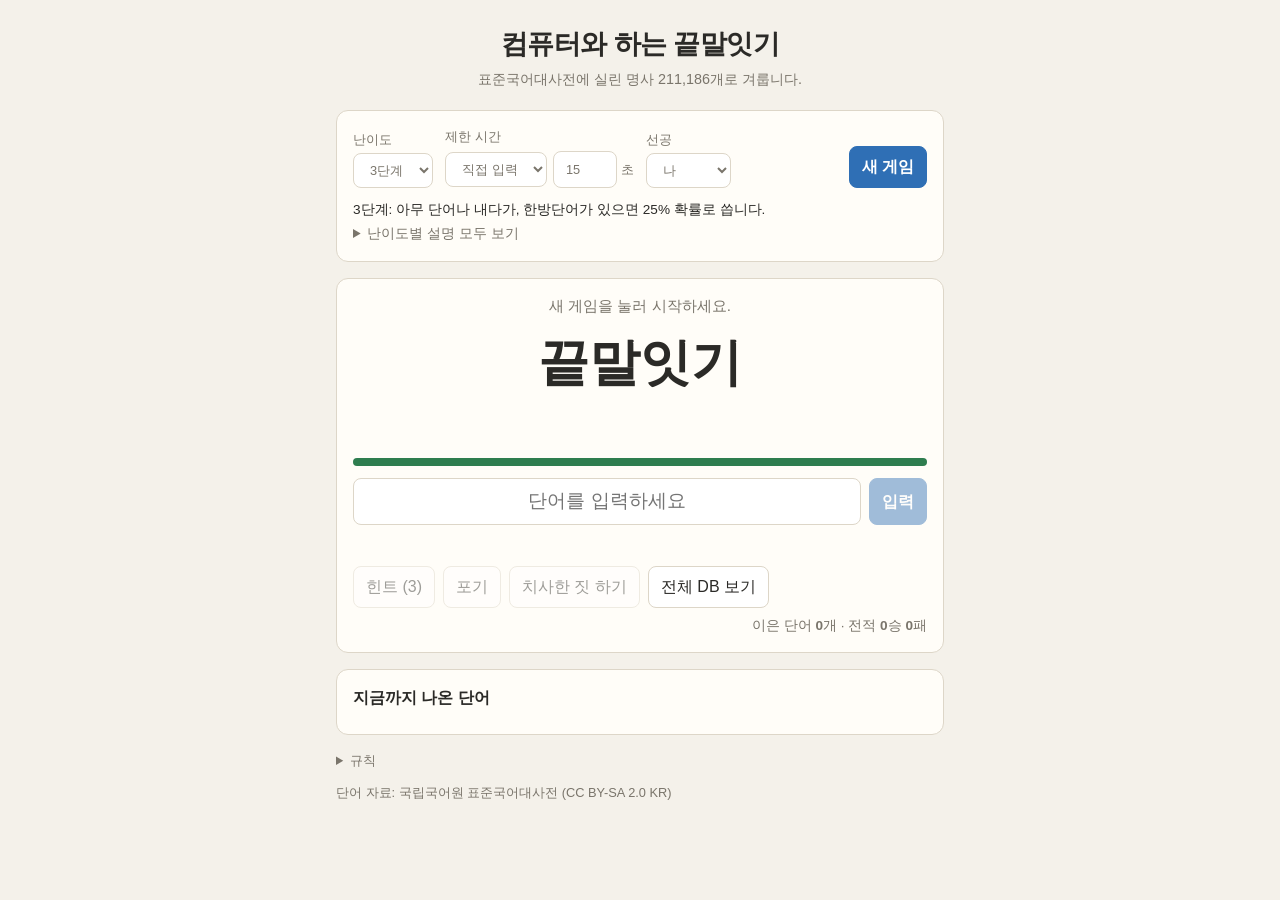
==== index.html @ 79c63423 "컴퓨터와 하는 끝말잇기" ====
<!DOCTYPE html>
<html lang="ko">
<head>
  <meta charset="UTF-8">
  <meta name="viewport" content="width=device-width, initial-scale=1">
  <title>컴퓨터와 하는 끝말잇기</title>
  <link rel="stylesheet" href="style.css">
</head>
<body>
  <main class="app">
    <header>
      <h1>컴퓨터와 하는 끝말잇기</h1>
      <p class="sub">표준국어대사전에 실린 명사 <span id="wordCount">-</span>개로 겨룹니다.</p>
    </header>

    <section class="settings">
      <label>난이도
        <select id="level">
          <option value="1">1단계</option>
          <option value="2">2단계</option>
          <option value="3" selected>3단계</option>
          <option value="4">4단계</option>
          <option value="5">5단계</option>
        </select>
      </label>
      <label>제한 시간
        <span class="time-limit">
          <select id="timeMode">
            <option value="none">없음</option>
            <option value="custom" selected>직접 입력</option>
          </select>
          <span id="timeCustom"><input id="timeSeconds" type="number" min="1" max="999" step="1" value="15" inputmode="numeric"> 초</span>
        </span>
      </label>
      <label>선공
        <select id="first">
          <option value="player" selected>나</option>
          <option value="computer">컴퓨터</option>
          <option value="random">무작위</option>
        </select>
      </label>
      <button id="newGame" type="button" class="primary">새 게임</button>
      <div class="level-info">
        <p id="levelDesc"></p>
        <details>
          <summary>난이도별 설명 모두 보기</summary>
          <ol id="levelList"></ol>
        </details>
      </div>
    </section>

    <section class="board">
      <div class="turn" id="turn">새 게임을 눌러 시작하세요.</div>
      <div class="current" id="current">끝말잇기</div>
      <div class="definition" id="definition"></div>
      <div class="timer"><div class="timer-bar" id="timerBar"></div></div>

      <form id="form" autocomplete="off">
        <input id="input" type="text" maxlength="20" placeholder="단어를 입력하세요" disabled>
        <button id="submit" type="submit" class="primary" disabled>입력</button>
      </form>
      <div class="message" id="message"></div>

      <div class="actions">
        <button id="hint" type="button" disabled>힌트 (<span id="hintLeft">3</span>)</button>
        <button id="giveUp" type="button" disabled>포기</button>
        <button id="cheat" type="button" disabled>치사한 짓 하기</button>
        <a class="button" href="db.html" target="_blank" rel="noopener">전체 DB 보기</a>
        <span class="record">이은 단어 <b id="chainLen">0</b>개 · 전적 <b id="wins">0</b>승 <b id="losses">0</b>패</span>
      </div>
    </section>

    <section class="cheat" id="cheatPanel" hidden>
      <h2>치사한 짓 하기 <span class="legend">W+2: 2턴 안에 이김 · L-3: 3턴 안에 짐 · W+0: 한방단어</span></h2>
      <p class="legend">쌍방이 최선의 단어만 낸다고 할 때의 결과입니다. 단어를 누르면 입력 칸에 들어갑니다. (이번 차례는 제한 시간이 멈춥니다.)</p>
      <div id="cheatList"></div>
    </section>

    <section class="history">
      <h2>지금까지 나온 단어</h2>
      <ol id="history" reversed></ol>
    </section>

    <footer>
      <details>
        <summary>규칙</summary>
        <ul>
          <li>표준국어대사전에 실린 <b>두 글자 이상의 명사</b>만 쓸 수 있습니다. (구, 의존 명사, 대명사, 수사, 방언, 북한어, 옛말 제외)</li>
          <li>앞 단어의 끝 글자로 시작해야 하며, <b>두음법칙</b>을 적용할 수 있습니다. (예: 력 → 역, 로 → 노, 녀 → 여)</li>
          <li>한 번 나온 단어는 다시 쓸 수 없습니다.</li>
          <li>서로의 첫 차례에는 이을 단어가 없는 <b>한방단어</b>를 쓸 수 없습니다.</li>
          <li>제한 시간 안에 잇지 못하거나 포기하면 지고, 컴퓨터가 잇지 못하면 이깁니다.</li>
        </ul>
      </details>
      <p>단어 자료: 국립국어원 표준국어대사전 (CC BY-SA 2.0 KR)</p>
    </footer>
  </main>

  <script src="data/words.js"></script>
  <script src="data/defs.js" async></script>
  <script src="engine.js"></script>
  <script src="cheatview.js"></script>
  <script src="ui.js"></script>
</body>
</html>
---- style.css ----
:root {
  --bg: #f4f1ea;
  --panel: #fffdf8;
  --ink: #2b2a27;
  --muted: #7a756b;
  --line: #ddd6c8;
  --accent: #2f6fb5;
  --player: #2f6fb5;
  --computer: #c2552d;
  --good: #2e7d4f;
  --bad: #c0392b;
}

* { box-sizing: border-box; }

body {
  margin: 0;
  background: var(--bg);
  color: var(--ink);
  font-family: "Malgun Gothic", "맑은 고딕", "Apple SD Gothic Neo", sans-serif;
  line-height: 1.5;
}

.app {
  max-width: 640px;
  margin: 0 auto;
  padding: 24px 16px 48px;
}

header { text-align: center; margin-bottom: 20px; }
h1 { margin: 0; font-size: 1.7rem; letter-spacing: -0.02em; }
.sub { margin: 4px 0 0; color: var(--muted); font-size: 0.9rem; }

section {
  background: var(--panel);
  border: 1px solid var(--line);
  border-radius: 12px;
  padding: 16px;
  margin-bottom: 16px;
}

.settings {
  display: flex;
  flex-wrap: wrap;
  gap: 12px;
  align-items: flex-end;
}
.settings label {
  display: flex;
  flex-direction: column;
  gap: 4px;
  font-size: 0.8rem;
  color: var(--muted);
}
.settings .primary { margin-left: auto; }
.time-limit { display: flex; align-items: center; gap: 6px; }
.time-limit input { width: 5em; }
.level-info { flex-basis: 100%; font-size: 0.85rem; color: var(--muted); }
.level-info p { margin: 0 0 4px; color: var(--ink); }
.level-info summary { cursor: pointer; }
.level-info ol { margin: 6px 0 0; padding-left: 1.6em; }

select, input, button {
  font: inherit;
  color: inherit;
  border: 1px solid var(--line);
  border-radius: 8px;
  background: #fff;
  padding: 8px 12px;
}
button { cursor: pointer; }
a.button {
  border: 1px solid var(--line);
  border-radius: 8px;
  background: #fff;
  padding: 8px 12px;
  color: inherit;
  text-decoration: none;
}
a.button:hover { border-color: var(--accent); }
button:hover:not(:disabled) { border-color: var(--accent); }
button:disabled { opacity: 0.45; cursor: default; }
button.primary {
  background: var(--accent);
  border-color: var(--accent);
  color: #fff;
  font-weight: bold;
}

.board { text-align: center; }
.turn { color: var(--muted); font-size: 0.95rem; min-height: 1.5em; }
.current {
  font-size: clamp(2rem, 9vw, 3.2rem);
  font-weight: bold;
  margin: 8px 0 4px;
  word-break: break-all;
}
.current.player { color: var(--player); }
.current.computer { color: var(--computer); }
.current .last { text-decoration: underline; text-underline-offset: 0.15em; }
.definition { color: var(--muted); font-size: 0.9rem; min-height: 2.8em; }

.timer {
  height: 8px;
  background: var(--line);
  border-radius: 4px;
  overflow: hidden;
  margin: 12px 0;
}
.timer-bar {
  height: 100%;
  width: 100%;
  background: var(--good);
  transition: width 0.1s linear;
}
.timer-bar.urgent { background: var(--bad); }

form { display: flex; gap: 8px; }
form input { flex: 1; min-width: 0; font-size: 1.2rem; text-align: center; }
form input:focus { outline: 2px solid var(--accent); outline-offset: 1px; }

.message { min-height: 1.6em; margin-top: 8px; font-size: 0.95rem; }
.message.error, .message.lose { color: var(--bad); }
.message.win { color: var(--good); font-weight: bold; }
.message.lose { font-weight: bold; }
.message.hint { color: var(--accent); }

.actions {
  display: flex;
  flex-wrap: wrap;
  gap: 8px;
  align-items: center;
  margin-top: 8px;
}
.record { margin-left: auto; font-size: 0.85rem; color: var(--muted); }

.history h2 { margin: 0 0 8px; font-size: 1rem; }
.history ol {
  margin: 0;
  padding-left: 2.2em;
  max-height: 320px;
  overflow-y: auto;
}
.history li { padding: 4px 0; border-bottom: 1px dashed var(--line); }
.history li:last-child { border-bottom: none; }
.history .who {
  display: inline-block;
  min-width: 3.6em;
  font-size: 0.75rem;
  color: #fff;
  border-radius: 4px;
  padding: 0 6px;
  margin-right: 8px;
  text-align: center;
}
.history li.player .who { background: var(--player); }
.history li.computer .who { background: var(--computer); }
.history .def { display: block; color: var(--muted); font-size: 0.8rem; }

.cheat h2 { margin: 0 0 4px; font-size: 1rem; }
.cheat .legend { font-size: 0.8rem; font-weight: normal; color: var(--muted); margin: 0 0 8px; }
.cheat h2 .legend { margin-left: 6px; }
.cheat-none { color: var(--bad); font-size: 1.3rem; font-weight: bold; text-align: center; }
.cheat-group { border-top: 1px dashed var(--line); padding: 8px 0; }
.cheat-group h3 { margin: 0 0 6px; font-size: 0.85rem; }
.cheat-group.kill h3, .cheat-group.win h3 { color: var(--good); }
.cheat-group.lose h3 { color: var(--bad); }
.cheat-group.loop h3 { color: var(--muted); }
.cheat-words { display: flex; flex-wrap: wrap; gap: 4px; max-height: 260px; overflow-y: auto; }
.cheat-words button { padding: 2px 8px; font-size: 0.9rem; }
.cheat-group.kill .cheat-words button { font-size: 1.2rem; font-weight: bold; }
.cheat-group.lose .cheat-words button { font-size: 0.78rem; color: var(--muted); }
.cheat-more { margin-top: 6px; font-size: 0.8rem; padding: 4px 10px; }

.app.wide { max-width: 960px; }
.db-bar { display: flex; flex-wrap: wrap; gap: 12px; align-items: center; margin-bottom: 12px; }
.db-bar h2 { margin: 0; font-size: 1rem; }
.db-bar label { font-size: 0.85rem; color: var(--muted); }
.pager { margin-left: auto; font-size: 0.85rem; color: var(--muted); }
.pager input { width: 5.5em; }
.db-words { display: flex; flex-wrap: wrap; gap: 4px; }
.db-words button { padding: 2px 8px; font-size: 0.9rem; }

footer { color: var(--muted); font-size: 0.8rem; }
footer summary { cursor: pointer; }
footer ul { padding-left: 1.2em; }
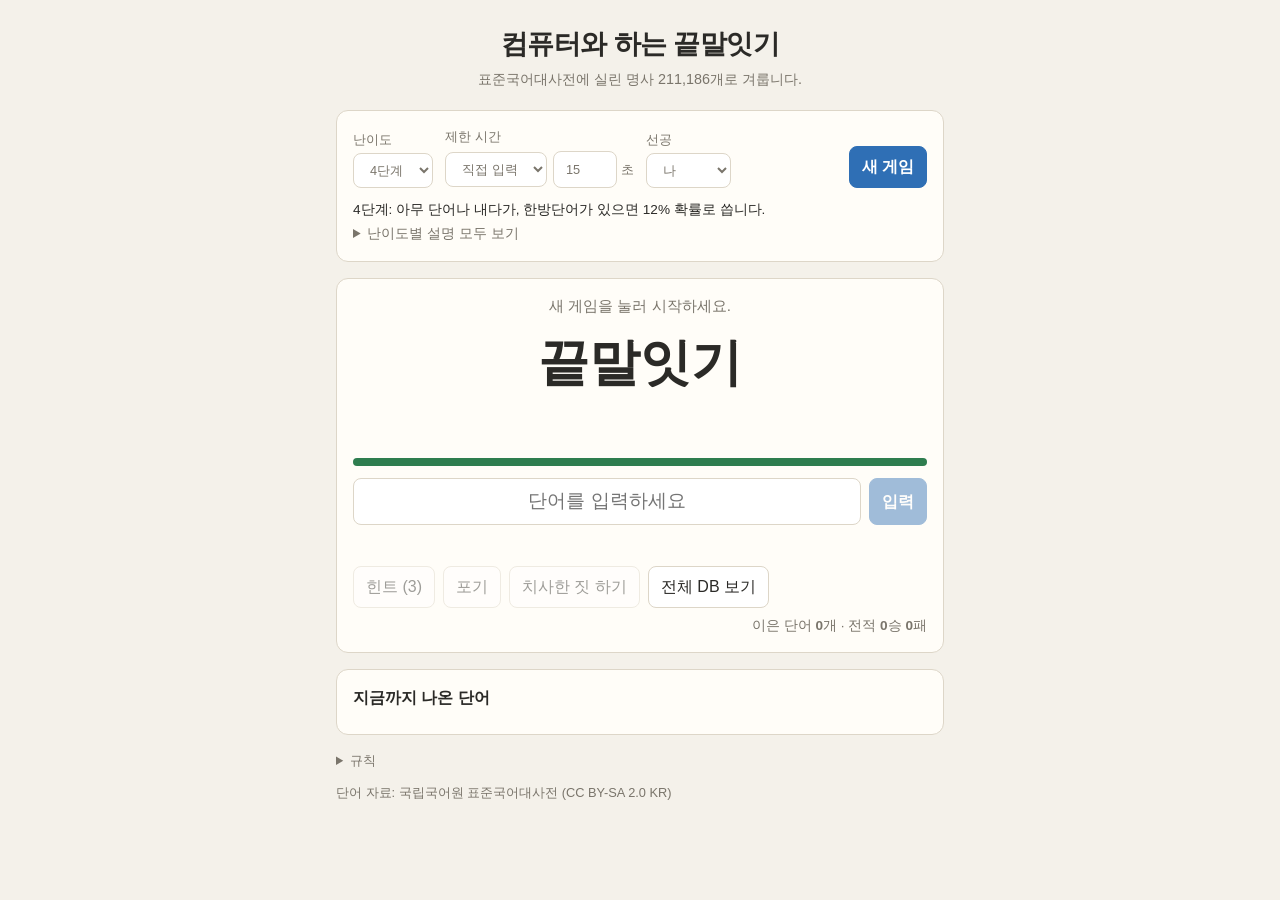
==== commit 4d28bc58: "난이도를 8단계로 세분화" ====
--- a/index.html
+++ b/index.html
@@ -15,13 +15,7 @@
 
     <section class="settings">
       <label>난이도
-        <select id="level">
-          <option value="1">1단계</option>
-          <option value="2">2단계</option>
-          <option value="3" selected>3단계</option>
-          <option value="4">4단계</option>
-          <option value="5">5단계</option>
-        </select>
+        <select id="level"></select>
       </label>
       <label>제한 시간
         <span class="time-limit">
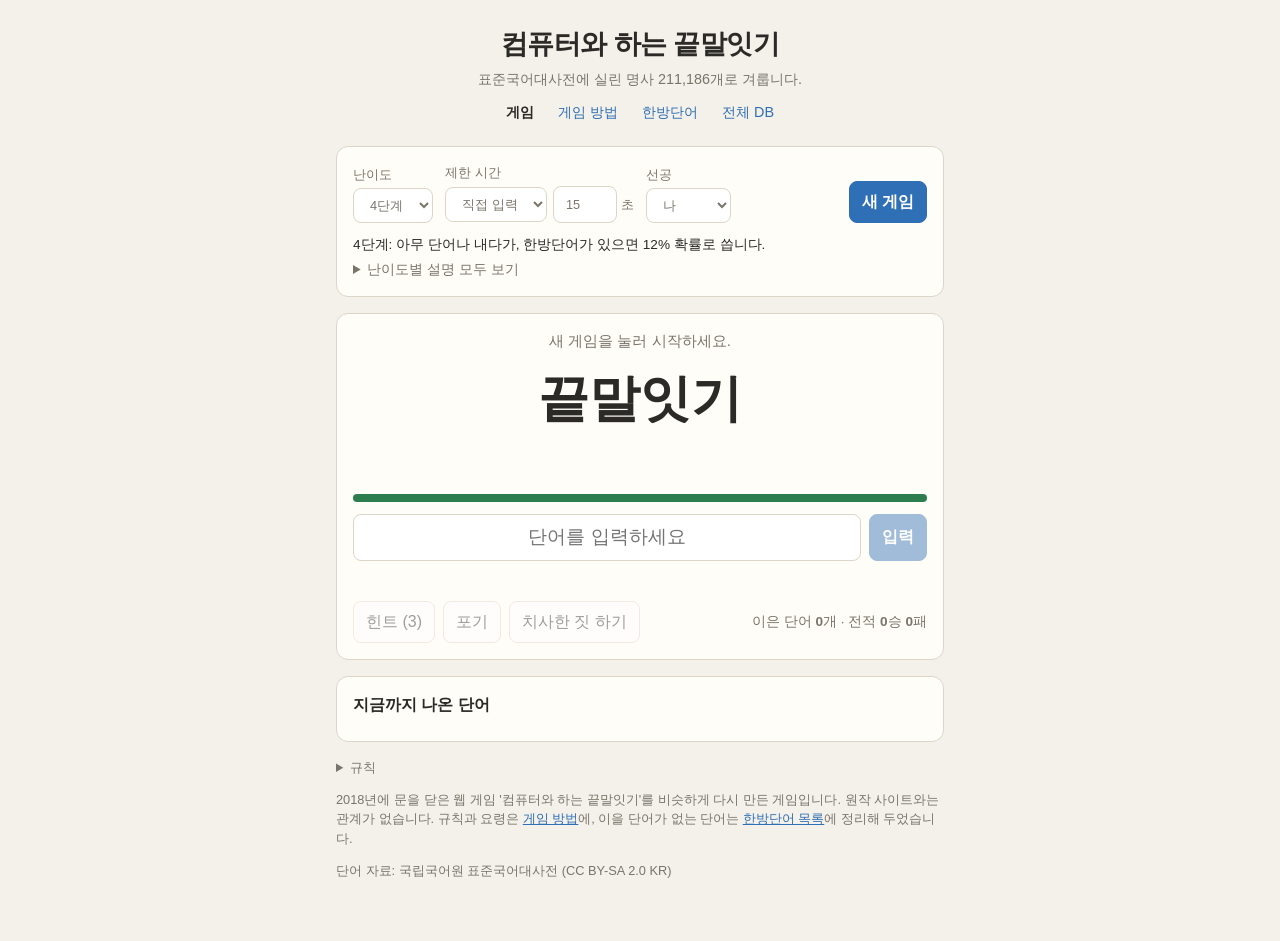
==== commit bca0fe75: "게임 방법·한방단어 페이지 추가" ====
--- a/index.html
+++ b/index.html
@@ -3,7 +3,17 @@
 <head>
   <meta charset="UTF-8">
   <meta name="viewport" content="width=device-width, initial-scale=1">
-  <title>컴퓨터와 하는 끝말잇기</title>
+  <title>컴퓨터와 하는 끝말잇기 - 표준국어대사전 명사로 겨루는 끝말잇기 게임</title>
+  <meta name="description" content="표준국어대사전 명사 21만 개로 컴퓨터와 겨루는 끝말잇기 게임입니다. 설치 없이 브라우저에서 바로 할 수 있고, 난이도 8단계와 한방단어 분석 기능이 있습니다.">
+  <link rel="canonical" href="https://sunya0804.github.io/kkeunmal/">
+  <meta property="og:type" content="website">
+  <meta property="og:site_name" content="컴퓨터와 하는 끝말잇기">
+  <meta property="og:title" content="컴퓨터와 하는 끝말잇기">
+  <meta property="og:description" content="표준국어대사전 명사 21만 개로 컴퓨터와 겨루는 끝말잇기 게임입니다. 설치 없이 브라우저에서 바로 할 수 있고, 난이도 8단계와 한방단어 분석 기능이 있습니다.">
+  <meta property="og:url" content="https://sunya0804.github.io/kkeunmal/">
+  <meta property="og:image" content="https://sunya0804.github.io/kkeunmal/og.png">
+  <meta name="twitter:card" content="summary_large_image">
+  <link rel="icon" href="favicon.svg" type="image/svg+xml">
   <link rel="stylesheet" href="style.css">
 </head>
 <body>
@@ -11,6 +21,12 @@
     <header>
       <h1>컴퓨터와 하는 끝말잇기</h1>
       <p class="sub">표준국어대사전에 실린 명사 <span id="wordCount">-</span>개로 겨룹니다.</p>
+      <nav class="nav">
+        <a href="index.html" aria-current="page">게임</a>
+        <a href="guide.html" target="_blank" rel="noopener">게임 방법</a>
+        <a href="hanbang.html" target="_blank" rel="noopener">한방단어</a>
+        <a href="db.html" target="_blank" rel="noopener">전체 DB</a>
+      </nav>
     </header>
 
     <section class="settings">
@@ -59,7 +75,6 @@
         <button id="hint" type="button" disabled>힌트 (<span id="hintLeft">3</span>)</button>
         <button id="giveUp" type="button" disabled>포기</button>
         <button id="cheat" type="button" disabled>치사한 짓 하기</button>
-        <a class="button" href="db.html" target="_blank" rel="noopener">전체 DB 보기</a>
         <span class="record">이은 단어 <b id="chainLen">0</b>개 · 전적 <b id="wins">0</b>승 <b id="losses">0</b>패</span>
       </div>
     </section>
@@ -86,12 +101,13 @@
           <li>제한 시간 안에 잇지 못하거나 포기하면 지고, 컴퓨터가 잇지 못하면 이깁니다.</li>
         </ul>
       </details>
+      <p>2018년에 문을 닫은 웹 게임 '컴퓨터와 하는 끝말잇기'를 비슷하게 다시 만든 게임입니다. 원작 사이트와는 관계가 없습니다. 규칙과 요령은 <a href="guide.html" target="_blank" rel="noopener">게임 방법</a>에, 이을 단어가 없는 단어는 <a href="hanbang.html" target="_blank" rel="noopener">한방단어 목록</a>에 정리해 두었습니다.</p>
       <p>단어 자료: 국립국어원 표준국어대사전 (CC BY-SA 2.0 KR)</p>
     </footer>
   </main>
 
   <script src="data/words.js"></script>
-  <script src="data/defs.js" async></script>
+  <script src="definitions.js"></script>
   <script src="engine.js"></script>
   <script src="cheatview.js"></script>
   <script src="ui.js"></script>
--- a/style.css
+++ b/style.css
@@ -30,6 +30,11 @@
 header { text-align: center; margin-bottom: 20px; }
 h1 { margin: 0; font-size: 1.7rem; letter-spacing: -0.02em; }
 .sub { margin: 4px 0 0; color: var(--muted); font-size: 0.9rem; }
+
+.nav { display: flex; flex-wrap: wrap; justify-content: center; gap: 4px 16px; margin-top: 10px; font-size: 0.9rem; }
+.nav a { color: var(--accent); text-decoration: none; padding: 2px 4px; }
+.nav a:hover { text-decoration: underline; }
+.nav a[aria-current="page"] { color: var(--ink); font-weight: bold; }
 
 section {
   background: var(--panel);
@@ -181,6 +186,19 @@
 .db-words { display: flex; flex-wrap: wrap; gap: 4px; }
 .db-words button { padding: 2px 8px; font-size: 0.9rem; }
 
+.prose h2 { margin: 0 0 8px; font-size: 1.15rem; }
+.prose h3 { margin: 16px 0 4px; font-size: 0.95rem; }
+.prose h3 .count { font-weight: normal; color: var(--muted); font-size: 0.85rem; }
+.prose p, .prose ul { margin: 0 0 10px; }
+.prose ul { padding-left: 1.3em; }
+.prose li { margin-bottom: 4px; }
+.prose a, footer a { color: var(--accent); }
+.prose table { width: 100%; border-collapse: collapse; margin: 0 0 10px; font-size: 0.9rem; }
+.prose th, .prose td { border: 1px solid var(--line); padding: 6px 8px; text-align: left; vertical-align: top; }
+.prose th { background: var(--bg); white-space: nowrap; }
+.prose td:first-child { white-space: nowrap; }
+.word-list { font-size: 0.9rem; word-break: keep-all; }
+
 footer { color: var(--muted); font-size: 0.8rem; }
 footer summary { cursor: pointer; }
 footer ul { padding-left: 1.2em; }
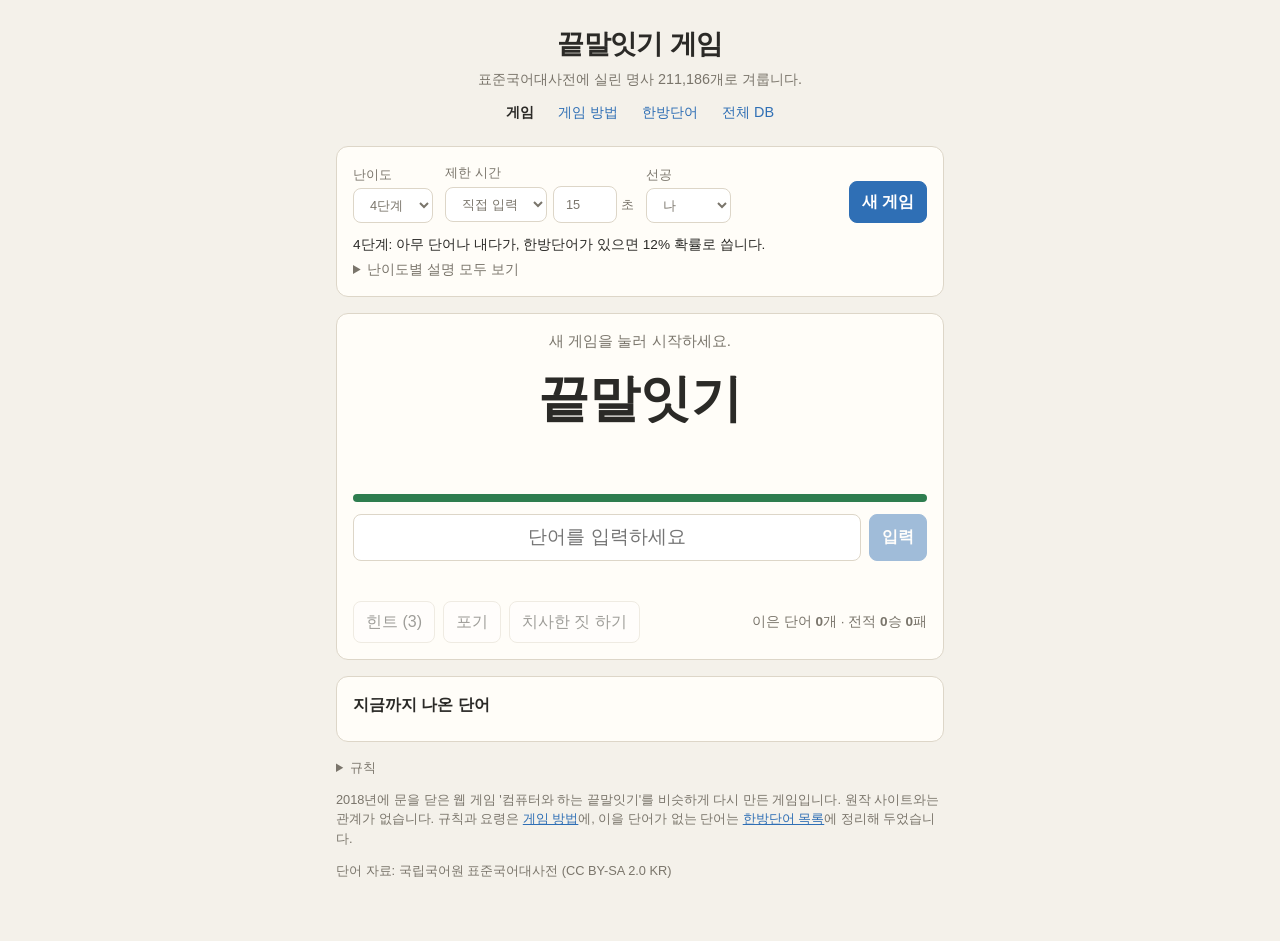
==== commit 1d97c92e: "메인 화면 제목을 '끝말잇기 게임'으로 변경" ====
--- a/index.html
+++ b/index.html
@@ -19,7 +19,7 @@
 <body>
   <main class="app">
     <header>
-      <h1>컴퓨터와 하는 끝말잇기</h1>
+      <h1>끝말잇기 게임</h1>
       <p class="sub">표준국어대사전에 실린 명사 <span id="wordCount">-</span>개로 겨룹니다.</p>
       <nav class="nav">
         <a href="index.html" aria-current="page">게임</a>
